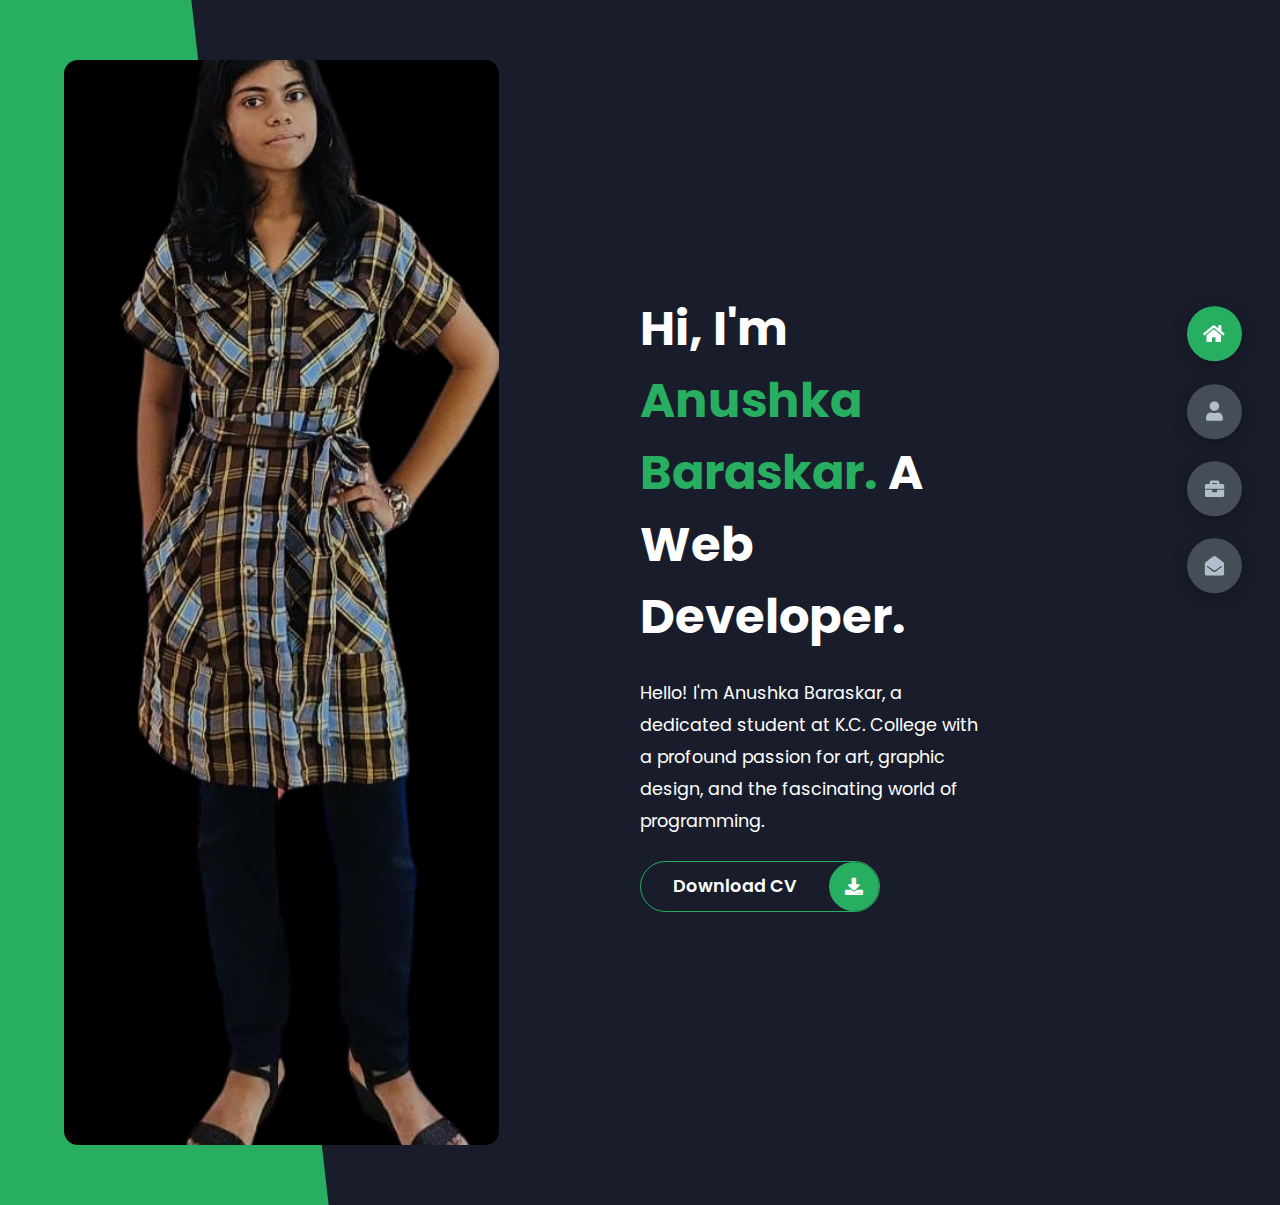
==== Portfolio/index.html @ 4050a4bc "Add files via upload" ====
<!DOCTYPE html>
<html lang="en">

<head>
    <meta charset="UTF-8">
    <meta http-equiv="X-UA-Compatible" content="IE=edge">
    <meta name="viewport" content="width=device-width, initial-scale=1.0">
    <title>Anushka Portfolio</title>
    <!-- Styles -->
    <link rel="stylesheet" href="styles/styles.css">
    <link rel="preconnect" href="https://fonts.googleapis.com">
    <link rel="preconnect" href="https://fonts.gstatic.com" crossorigin>
    <link rel="stylesheet" href="https://cdnjs.cloudflare.com/ajax/libs/font-awesome/5.15.4/css/all.min.css"
        integrity="sha512-1ycn6IcaQQ40/MKBW2W4Rhis/DbILU74C1vSrLJxCq57o941Ym01SwNsOMqvEBFlcgUa6xLiPY/NS5R+E6ztJQ=="
        crossorigin="anonymous" referrerpolicy="no-referrer" />
    <link href="https://fonts.googleapis.com/css2?family=Poppins:wght@400;500;600;700;800&display=swap"
        rel="stylesheet">
</head>

<body class="main-content">
    <!-- Header Section -->
    <header class="container header active" id="home">
        <div class="header-content">
            <div class="left-header">
                <div class="h-shape"></div>
                <div class="image">
                    <img src="assets/me.png" alt="Anushka Baraskar">
                </div>
            </div>
            <div class="right-header">
                <h1 class="name">
                    Hi, I'm <span>Anushka Baraskar.</span>
                    A Web Developer.
                </h1>
                <p>
                    Hello! I'm Anushka Baraskar, a dedicated student at K.C. College with a profound passion for art,
                    graphic design, and the fascinating world of programming.
                </p>
                <div class="btn-con">
                    <a href="assets/Profile.pdf" class="main-btn">
                        <span class="btn-text">Download CV</span>
                        <span class="btn-icon"><i class="fas fa-download"></i></span>
                    </a>
                </div>
            </div>
        </div>
    </header>
    <main>
        <!-- About Me Section -->
        <section class="container about" id="about">
            <div class="main-title">
                <h2>About <span>me</span>
            </div>
            <div class="about-container">
                <div class="left-about">
                    <h4>About me</h4>
                    <p>
                        Hello! I'm Anushka Baraskar, a dedicated student at K.C. College with a profound passion for
                        art,
                        graphic design, and the fascinating world of programming. As a creative soul with a calm
                        demeanor, I find inspiration in the fusion of art and technology, which drives my passion for
                        graphic design and programming.
                    </p>
                    <p>
                        My journey in programming has not only ignited my curiosity but also enhanced my ability to
                        collaborate effectively within diverse teams.
                    </p>
                    <div class="btn-con">
                        <a href="assets/Profile.pdf" class="main-btn">
                            <span class="btn-text">Download CV</span>
                            <span class="btn-icon"><i class="fas fa-download"></i></span>
                        </a>
                    </div>
                </div>
                <div class="right-about">
                    <div class="about-item">
                        <div class="abt-text">
                            <p class="large-text">19</p>
                            <p class="small-text">Age</p>
                        </div>
                    </div>
                    <div class="about-item">
                        <div class="abt-text">
                            <p class="large-text">9.93</p>
                            <p class="small-text">CGPA</p>
                        </div>
                    </div>
                    <div class="about-item">
                        <div class="abt-text">
                            <p class="large-text">9</p>
                            <p class="small-text">Certifications</p>
                        </div>
                    </div>
                    <div class="about-item">
                        <div class="abt-text">
                            <p class="large-text">3+</p>
                            <p class="small-text">Projects</p>
                        </div>
                    </div>
                </div>
            </div>
            <!-- Skills Section -->
            <div class="about-stats">
                <h4 class="stat-title">My Skills</h4>
                <div class="progress-bars">
                    <div class="progress-bar">
                        <p class="prog-title">Ui & UX</p>
                        <div class="progress-con">
                            <p class="prog-text">60%</p>
                            <div class="progress">
                                <span class="ui"></span>
                            </div>
                        </div>
                    </div>
                    <div class="progress-bar">
                        <p class="prog-title">HTML5</p>
                        <div class="progress-con">
                            <p class="prog-text">75%</p>
                            <div class="progress">
                                <span class="html"></span>
                            </div>
                        </div>
                    </div>
                    <div class="progress-bar">
                        <p class="prog-title">CSS3</p>
                        <div class="progress-con">
                            <p class="prog-text">75%</p>
                            <div class="progress">
                                <span class="css"></span>
                            </div>
                        </div>
                    </div>
                    <div class="progress-bar">
                        <p class="prog-title">JavaScript</p>
                        <div class="progress-con">
                            <p class="prog-text">55%</p>
                            <div class="progress">
                                <span class="js"></span>
                            </div>
                        </div>
                    </div>
                </div>
            </div>
            <!-- Timeline Section -->
            <h4 class="stat-title">My Timeline</h4>
            <div class="timeline">
                <div class="timeline-item">
                    <div class="tl-icon">
                        <i class="fas fa-briefcase"></i>
                    </div>
                    <p class="tl-duration">Nov 2023 - present</p>
                    <h5>Web Developer Intern<span> - InternKaksha</span></h5>
                    <p>
                        Learning & Developing Responisive Websites
                    </p>
                </div>
                <div class="timeline-item">
                    <div class="tl-icon">
                        <i class="fas fa-briefcase"></i>
                    </div>
                    <p class="tl-duration">Sept 2023 - Nov 2023</p>
                    <h5>Freelance Web Developer</h5>
                    <p>
                        Developing and Managing Web Platform.
                    </p>
                </div>
            </div>
        </section>
        <!-- Portfolio Section -->
        <section class="container" id="portfolio">
            <div class="main-title">
                <h2>My <span>Projects</span>
            </div>
            <p class="port-text">
                Here are the projects I developed.
            </p>
            <div class="portfolios">
                <div class="portfolio-item">
                    <div class="image">
                        <img src="assets/IT.png" alt="">
                    </div>
                    <div class="hover-items">
                        <h4>IT Magazine</h4><br>
                        <p>part of design team.</p>
                    </div>
                </div>
                <div class="portfolio-item">
                    <div class="image">
                        <img src="assets/IDP.png" alt="">
                    </div>
                    <div class="hover-items">
                        <h4>Session designs</h4><br>
                        <p>several session post designs.</p>
                    </div>
                </div>
                <div class="portfolio-item">
                    <div class="image">
                        <img src="assets/SC.png" alt="">
                    </div>
                    <div class="hover-items">
                        <h4>Systematic Chaos Brochure</h4><br>
                        <p>College Fest Brochure</p>
                    </div>
                </div>
            </div>
        </section>
        <!-- Contact Section -->
        <section class="container contact" id="contact">
            <div class="contact-container">
                <div class="main-title">
                    <h2>Contact <span>Me</span></h2>
                </div>
                <div class="contact-content-con">
                    <div class="left-contact">
                        <h4>Contact me here</h4>
                        <div class="contact-info">
                            <div class="contact-item">
                                <div class="icon">
                                    <i class="fas fa-map-marker-alt"></i>
                                    <span>Location: Mumbai, India</span>
                                </div>
                            </div>
                            <div class="contact-item">
                                <div class="icon">
                                    <i class="fas fa-envelope"></i>
                                    <span>Email: anushka30b@gmail.com</span>
                                </div>
                            </div>
                            <div class="contact-item">
                                <div class="icon">
                                    <i class="fas fa-user-graduate"></i>
                                    <span>Education: K.C. College, HSNC University, Mumbai</span>
                                </div>
                            </div>
                            <div class="contact-item">
                                <div class="icon">
                                    <i class="fas fa-user-graduate"></i>
                                    <span>Mobile Number: 7021331964</span>
                                </div>
                            </div>
                            <div class="contact-item">
                                <div class="icon">
                                    <i class="fas fa-globe-africa"></i>
                                    <span>Languages: English</span>
                                </div>
                            </div>
                        </div>
                    </div>
                    <div class="right-contact">
                        <form action="" class="contact-form">
                            <div class="input-control i-c-2">
                                <input type="text" required placeholder="YOUR NAME">
                                <input type="email" required placeholder="YOUR EMAIL">
                            </div>
                            <div class="input-control">
                                <input type="text" required placeholder="ENTER SUBJECT">
                            </div>
                            <div class="input-control">
                                <textarea name="" id="" cols="15" rows="8" placeholder="Message Here..."></textarea>
                            </div>
                            <div class="submit-btn">
                                <button class="main-btn"><span class="btn-text">Submit</span></button>
                            </div>
                        </form>
                    </div>
                </div>
            </div>
        </section>
    </main>
    <!-- Navigation Controls -->
    <div class="controls">
        <div class="control active-btn" data-id="home">
            <i class="fas fa-home"></i>
        </div>
        <div class="control" data-id="about">
            <i class="fas fa-user"></i>
        </div>
        <div class="control" data-id="portfolio">
            <i class="fas fa-briefcase"></i>
        </div>
        <div class="control" data-id="contact">
            <i class="fas fa-envelope-open"></i>
        </div>
    </div>
    <!-- Script -->
    <script src="app.js"></script>
</body>

</html>
---- Portfolio/styles/styles.css ----
/* Root */
* {
  margin: 0;
  padding: 0;
  box-sizing: border-box;
  list-style: none;
}

:root {
  --color-primary: #191d2b;
  --color-secondary: #27AE60;
  --color-white: #FFFFFF;
  --color-black: #000;
  --color-grey0: #f8f8f8;
  --color-grey-1: #dbe1e8;
  --color-grey-2: #b2becd;
  --color-grey-3: #6c7983;
  --color-grey-4: #454e56;
  --color-grey-5: #2a2e35;
  --color-grey-6: #12181b;
  --br-sm-2: 14px;
  --box-shadow-1: 0 3px 15px rgba(0,0,0,.3);
}

/* Tag Styles */
body {
  background-color: var(--color-primary);
  font-family: "Poppins", sans-serif;
  font-size: 1.1rem;
  color: var(--color-white);
  transition: all 0.4s ease-in-out;
}

a {
  display: inline-block;
  text-decoration: none;
  color: inherit;
  font-family: inherit;
}

header {
  min-height: 100vh;
  color: var(--color-white);
  overflow: hidden;
  padding: 0 !important;
}

section {
  min-height: 100vh;
  width: 100%;
  position: absolute;
  left: 0;
  top: 0;
  padding: 3rem 18rem;
}


/* Class Styles */
.container {
  display: none;
  transform: translateY(-100%) scale(0);
  transition: all 0.4s ease-in-out;
  background-color: var(--color-primary);
}

.active {
  display: block;
  animation: appear 1s ease-in-out;
  transform: translateY(0) scaleY(1);
}
@keyframes appear {
  0% {
    transform: translateY(-100%) scaleY(0);
  }
  100% {
    transform: translateY(0) scaleY(1);
  }
}

/* Navigation Control Styles */
.controls {
  position: fixed;
  z-index: 10;
  top: 50%;
  right: 3%;
  display: flex;
  flex-direction: column;
  align-items: center;
  justify-content: center;
  transform: translateY(-50%);
}
.controls .control {
  padding: 1rem;
  cursor: pointer;
  background-color: var(--color-grey-4);
  width: 55px;
  height: 55px;
  border-radius: 50%;
  display: flex;
  justify-content: center;
  align-items: center;
  margin: 0.7rem 0;
  box-shadow: var(--box-shadow-1);
}
.controls .control i {
  font-size: 1.2rem;
  color: var(--color-grey-2);
  pointer-events: none;
}
.controls .active-btn {
  background-color: var(--color-secondary);
  transition: all 0.4s ease-in-out;
}
.controls .active-btn i {
  color: var(--color-white);
}

/*Header Styles*/
.header-content {
  display: grid;
  grid-template-columns: repeat(2, 1fr);
  min-height: 100vh;
}
.header-content .left-header {
  display: flex;
  align-items: center;
  position: relative;
}
.header-content .left-header .h-shape {
  transition: all 0.4s ease-in-out;
  width: 65%;
  height: 100%;
  background-color: var(--color-secondary);
  position: absolute;
  left: 0;
  top: 0;
  z-index: -1;
  clip-path: polygon(0 0, 46% 0, 79% 100%, 0% 100%);
}
.header-content .left-header .image {
  border-radius: var(--br-sm-2);
  height: 90%;
  width: 68%;
  margin-left: 4rem;
  background-color: var(--color-black);
}
.header-content .left-header .image img {
  width: 100%;
  height: 100%;
  object-fit: cover;
}

.header-content .right-header {
  display: flex;
  flex-direction: column;
  justify-content: center;
  padding-right: 18rem;
}
.header-content .right-header .name {
  font-size: 3rem;
}
.header-content .right-header .name span {
  color: var(--color-secondary);
}
.header-content .right-header p {
  margin: 1.5rem 0;
  line-height: 2rem;
}

/*About Styles*/
.about-container {
  display: grid;
  grid-template-columns: repeat(2, 1fr);
  padding-top: 3.5rem;
  padding-bottom: 5rem;
}
.about-container .right-about {
  display: grid;
  grid-template-columns: repeat(2, 1fr);
  grid-gap: 2rem;
}
.about-container .right-about .about-item {
  border: 1px solid var(--color-grey-5);
  border-radius: 5px;
  transition: all 0.4s ease-in-out;
  box-shadow: 1px 2px 15px rgba(0, 0, 0, 0.1);
}
.about-container .right-about .about-item:hover {
  cursor: default;
  transform: translateY(-5px);
  border: 1px solid var(--color-secondary);
  box-shadow: 1px 4px 15px rgba(0, 0, 0, 0.32);
}
.about-container .right-about .about-item .abt-text {
  padding: 1.5rem;
  display: flex;
  flex-direction: column;
}
.about-container .right-about .about-item .abt-text .large-text {
  font-size: 3rem;
  font-weight: 700;
  color: var(--color-secondary);
}
.about-container .right-about .about-item .abt-text .small-text {
  padding-left: 3rem;
  position: relative;
  text-transform: uppercase;
  font-size: 1.2rem;
  color: var(--color-grey-1);
  letter-spacing: 2px;
}

.about-container .left-about {
  padding-right: 5rem;
}
.about-container .left-about p {
  line-height: 2rem;
  padding: 1rem;
  color: var(--color-grey-1);
}
.about-container .left-about h4 {
  font-size: 2rem;
  text-transform: uppercase;
}

.about-stats {
  padding-bottom: 4rem;
}
.about-stats .progress-bars {
  display: grid;
  grid-template-columns: repeat(2, 1fr);
  grid-gap: 2rem;
}
.about-stats .progress-bars .progress-bar {
  display: flex;
  flex-direction: column;
}
.about-stats .progress-bars .progress-bar .prog-title {
  text-transform: uppercase;
  font-weight: 500;
}
.about-stats .progress-bars .progress-bar .progress-con {
  display: flex;
  align-items: center;
}
.about-stats .progress-bars .progress-bar .progress-con .prog-text {
  color: var(--color-grey-2);
}
.about-stats .progress-bars .progress-bar .progress-con .progress {
  width: 100%;
  height: 0.45rem;
  background-color: var(--color-grey-4);
  margin-left: 1rem;
  position: relative;
}
.about-stats .progress-bars .progress-bar .progress-con .progress span {
  position: absolute;
  top: 0;
  left: 0;
  height: 100%;
  background-color: var(--color-secondary);
  transition: all 0.4s ease-in-out;
  width: 60%;
}
.about-stats .progress-bars .progress-bar .progress-con .progress .ui {
  width: 60%;
}
.about-stats .progress-bars .progress-bar .progress-con .progress .html {
  width: 75%;
}
.about-stats .progress-bars .progress-bar .progress-con .progress .css {
  width: 75%;
}
.about-stats .progress-bars .progress-bar .progress-con .progress .js {
  width: 55%;
}

.stat-title {
  text-transform: uppercase;
  font-size: 1.4rem;
  text-align: center;
  padding: 3.5rem 0;
  position: relative;
}

/*Timeline Styles*/
.timeline {
  display: grid;
  grid-template-columns: repeat(2, 1fr);
  grid-gap: 2rem;
  padding-bottom: 3rem;
}
.timeline .timeline-item {
  position: relative;
  padding-left: 3rem;
  border-left: 1px solid var(--color-grey-5);
}
.timeline .timeline-item .tl-icon {
  position: absolute;
  left: -27px;
  top: 0;
  background-color: var(--color-secondary);
  width: 50px;
  height: 50px;
  border-radius: 50%;
  display: flex;
  align-items: center;
  justify-content: center;
}
.timeline .timeline-item .tl-icon i {
  font-size: 1.3rem;
}
.timeline .timeline-item .tl-duration {
  padding: 0.2rem 0.6rem;
  background-color: var(--color-grey-5);
  border-radius: 15px;
  display: inline-block;
  font-size: 0.8rem;
  text-transform: uppercase;
  font-weight: 500;
}
.timeline .timeline-item h5 {
  padding: 1rem 0;
  text-transform: uppercase;
  font-size: 1.3rem;
  font-weight: 600;
}
.timeline .timeline-item h5 span {
  color: var(--color-grey-2);
  font-weight: 500;
  font-size: 1.2rem;
}
.timeline .timeline-item p {
  color: var(--color-grey-2);
}

/* Portfolio Styles */

.port-text {
  padding: 2rem 0;
  text-align: center;
}

.portfolios {
  display: grid;
  grid-template-columns: repeat(3, 1fr);
  grid-gap: 2rem;
  margin-top: 3rem;
}
.portfolios .portfolio-item {
  position: relative;
  border-radius: 15px;
}
.portfolios .portfolio-item img {
  width: 100%;
  height: 300px;
  object-fit: cover;
  border-radius: 15px;
}
.portfolios .portfolio-item .hover-items {
  width: 100%;
  height: 100%;
  background-color: var(--color-secondary);
  position: absolute;
  left: 0;
  top: 0;
  border-radius: 15px;
  display: flex;
  justify-content: center;
  align-items: center;
  flex-direction: column;
  opacity: 0;
  transform: scale(0);
  transition: all 0.4s ease-in-out;
}
.portfolios .portfolio-item .hover-items h3 {
  font-size: 1.5rem;
  color: var(--color-white);
  margin-bottom: 1.5rem;
}
.portfolios .portfolio-item .hover-items p {
  font-size: 1rem;
  color: var(--color-white);
  margin-bottom: 0.5rem;
}
.portfolio-item:hover .hover-items {
  opacity: 1;
  transform: scale(1);
}

/* Contact Section Styles */
.contact-content-con {
  display: flex;
  padding-top: 3.5rem;
}
.contact-content-con .left-contact {
  flex: 2;
}
.contact-content-con .left-contact h4 {
  margin-top: 1rem;
  font-size: 2rem;
  text-transform: uppercase;
}
.contact-content-con .left-contact p {
  margin: 1rem 0;
  line-height: 2rem;
}
.contact-content-con .left-contact .contact-info .contact-item {
  display: flex;
  align-items: center;
  justify-content: space-between;
}
.contact-content-con .left-contact .contact-info .contact-item p {
  margin: 0.3rem 0 !important;
  padding: 0 !important;
}
.contact-content-con .right-contact {
  flex: 3;
  margin-left: 3rem;
}
.contact-content-con .right-contact .input-control {
  margin: 1.5rem 0;
}
.contact-content-con .right-contact .input-control input, .contact-content-con .right-contact .input-control textarea {
  border-radius: 30px;
  font-weight: inherit;
  font-size: inherit;
  font-family: inherit;
  padding: 0.8rem 1.1rem;
  outline: none;
  border: none;
  background-color: var(--color-grey-5);
  width: 100%;
  color: var(--color-white);
  resize: none;
}
.contact-content-con .right-contact .i-c-2 {
  display: flex;
}
.contact-content-con .right-contact .i-c-2 :last-child {
  margin-left: 1.5rem;
}
.contact-content-con .right-contact .submit-btn {
  display: flex;
  justify-content: flex-start;
}
.contact-content-con .right-contact .submit-btn button {
  padding: 0.75rem;
  background-color: var(--color-primary);
}


/*Component Styles*/
.btn-con {
  display: flex;
  align-self: flex-start;
}

.main-btn {
  border-radius: 30px;
  color: inherit;
  font-weight: 600;
  position: relative;
  border: 1px solid var(--color-secondary);
  display: flex;
  align-self: flex-start;
  align-items: center;
  overflow: hidden;
}
.main-btn .btn-text {
  padding: 0 2rem;
}
.main-btn .btn-icon {
  background-color: var(--color-secondary);
  display: flex;
  align-items: center;
  justify-content: center;
  border-radius: 50%;
  padding: 1rem;
}
.main-btn::before {
  content: "";
  position: absolute;
  top: 0;
  right: 0;
  transform: translateX(100%);
  transition: all 0.4s ease-out;
  z-index: -1;
}
.main-btn:hover {
  transition: all 0.4s ease-out;
}
.main-btn:hover::before {
  width: 100%;
  height: 100%;
  background-color: var(--color-secondary);
  transform: translateX(0);
  transition: all 0.4s ease-out;
}

.main-title {
  text-align: center;
}
.main-title h2 {
  position: relative;
  text-transform: uppercase;
  font-size: 4rem;
  font-weight: 700;
}
.main-title h2 span {
  color: var(--color-secondary);
}
.main-title h2 .bg-text {
  position: absolute;
  top: 50%;
  left: 50%;
  color: var(--color-grey-5);
  transition: all 0.4s ease-in-out;
  z-index: -1;
  transform: translate(-50%, -50%);
  font-weight: 800;
  font-size: 6.3rem;
}

.about-container .left-about p {
  padding-left: 0;
}

/* Media Queries */
@media screen and (max-width: 600px) {
  header {
    padding: 0 !important;
  }

  .header-content {
    grid-template-columns: repeat(1, 1fr);
    padding-bottom: 6rem;
  }

  .left-header .h-shape {
    display: none;
  }

  .right-header {
    grid-row: 1;
    padding-right: 0rem !important;
    width: 90%;
    margin: 0 auto;
  }
  .right-header .name {
    font-size: 2.5rem !important;
    text-align: center;
    padding-top: 3rem;
  }

  .header-content .left-header .image {
    margin: 0 auto;
    width: 90%;
  }

  .controls {
    top: auto;
    bottom: 0;
    flex-direction: row;
    justify-content: center;
    left: 50%;
    transform: translateX(-50%);
    width: 100%;
    background-color: var(--color-grey-5);
  }
  .controls .control {
    margin: 1rem 0.3rem;
  }

  .about-container {
    grid-template-columns: repeat(1, 1fr);
  }
  .about-container .right-about {
    grid-template-columns: repeat(1, 1fr);
    padding-top: 2.5rem;
  }
  .about-container .left-about {
    padding-right: 0;
  }
  .about-container .left-about p {
    padding-left: 0;
  }

  .timeline {
    grid-template-columns: repeat(1, 1fr);
    padding-bottom: 6rem;
  }

  .container {
    padding: 2rem 2.5rem !important;
  }

  .about-stats .progress-bars {
    grid-template-columns: repeat(1, 1fr);
  }

  .portfolios {
    grid-template-columns: repeat(1, 1fr);
    padding-bottom: 6rem;
    margin-top: 1rem;
  }

  .contact-content-con {
    flex-direction: column;
  }
  .contact-content-con .right-contact {
    margin-left: 0;
    margin-top: 2.5rem;
  }

  .contact-content-con .right-contact .i-c-2 {
    flex-direction: column;
  }

  .contact-content-con .right-contact .i-c-2 :last-child {
    margin-left: 0;
    margin-top: 1.5rem;
  }

  .contact-content-con .right-contact {
    margin-bottom: 6rem;
  }

  .contact-item {
    flex-direction: column;
    margin: 1rem 0;
  }
  .contact-item p {
    font-size: 15px;
    color: var(--color-grey-2);
  }
  .contact-item span {
    font-size: 15px;
  }
  .contact-item .icon {
    grid-template-columns: 25px 1fr;
  }

  .main-title h2 {
    font-size: 2rem;
  }
  .main-title h2 span {
    font-size: 2.3rem;
  }
  .main-title h2 .bg-text {
    font-size: 2.3rem;
  }
}
@media screen and (max-width: 1432px) {
  .container {
    padding: 7rem 11rem;
  }

  .contact-content-con {
    flex-direction: column;
  }
  .contact-content-con .right-contact {
    margin-left: 0;
    margin-top: 2.5rem;
  }

  .contact-content-con .right-contact .i-c-2 {
    flex-direction: column;
  }

  .contact-content-con .right-contact .i-c-2 :last-child {
    margin-left: 0;
    margin-top: 1.5rem;
  }

  .contact-content-con .right-contact {
    margin-bottom: 6rem;
  }

  .main-title h2 .bg-text {
    font-size: 5.5rem;
  }
}
@media screen and (max-width: 1250px) {
  .portfolios {
    grid-template-columns: repeat(2, 1fr);
  }

  .header-content .right-header {
    padding-right: 9rem;
  }
}
@media screen and (max-width: 660px) {
  .portfolios {
    grid-template-columns: repeat(1, 1fr);
  }
}
@media screen and (max-width: 1070px) {
  .about-container {
    grid-template-columns: repeat(1, 1fr);
  }
  .about-container .right-about {
    padding-top: 2.5rem;
  }

  .main-title h2 {
    font-size: 4rem;
  }
  .main-title h2 span {
    font-size: 4rem;
  }
  .main-title h2 .bg-text {
    font-size: 4.5rem;
  }
}
@media screen and (max-width: 970px) {
  .container {
    padding: 7rem 6rem;
  }

  .about-container .left-about {
    padding-right: 0rem;
  }

  .header-content {
    grid-template-columns: repeat(1, 1fr);
    padding-bottom: 6rem;
  }

  .left-header .h-shape {
    display: none;
  }
  .left-header .image {
    width: 90% !important;
    margin: 0 auto !important;
  }

  .right-header {
    grid-row: 1;
    padding-right: 0rem !important;
    width: 90%;
    margin: 0 auto;
  }
  .right-header .name {
    font-size: 2.5rem !important;
    text-align: center;
    padding-top: 3rem;
  }
}
@media screen and (max-width: 700px) {
  .container {
    padding: 7rem 3rem;
  }

  .about-stats .progress-bars {
    grid-template-columns: repeat(1, 1fr);
  }

  .about-container .right-about {
    grid-template-columns: repeat(1, 1fr);
  }

  .timeline {
    grid-template-columns: repeat(1, 1fr);
  }

  .main-title h2 {
    font-size: 3rem;
  }
  .main-title h2 span {
    font-size: 3rem;
  }
  .main-title h2 .bg-text {
    font-size: 4rem;
  }
}
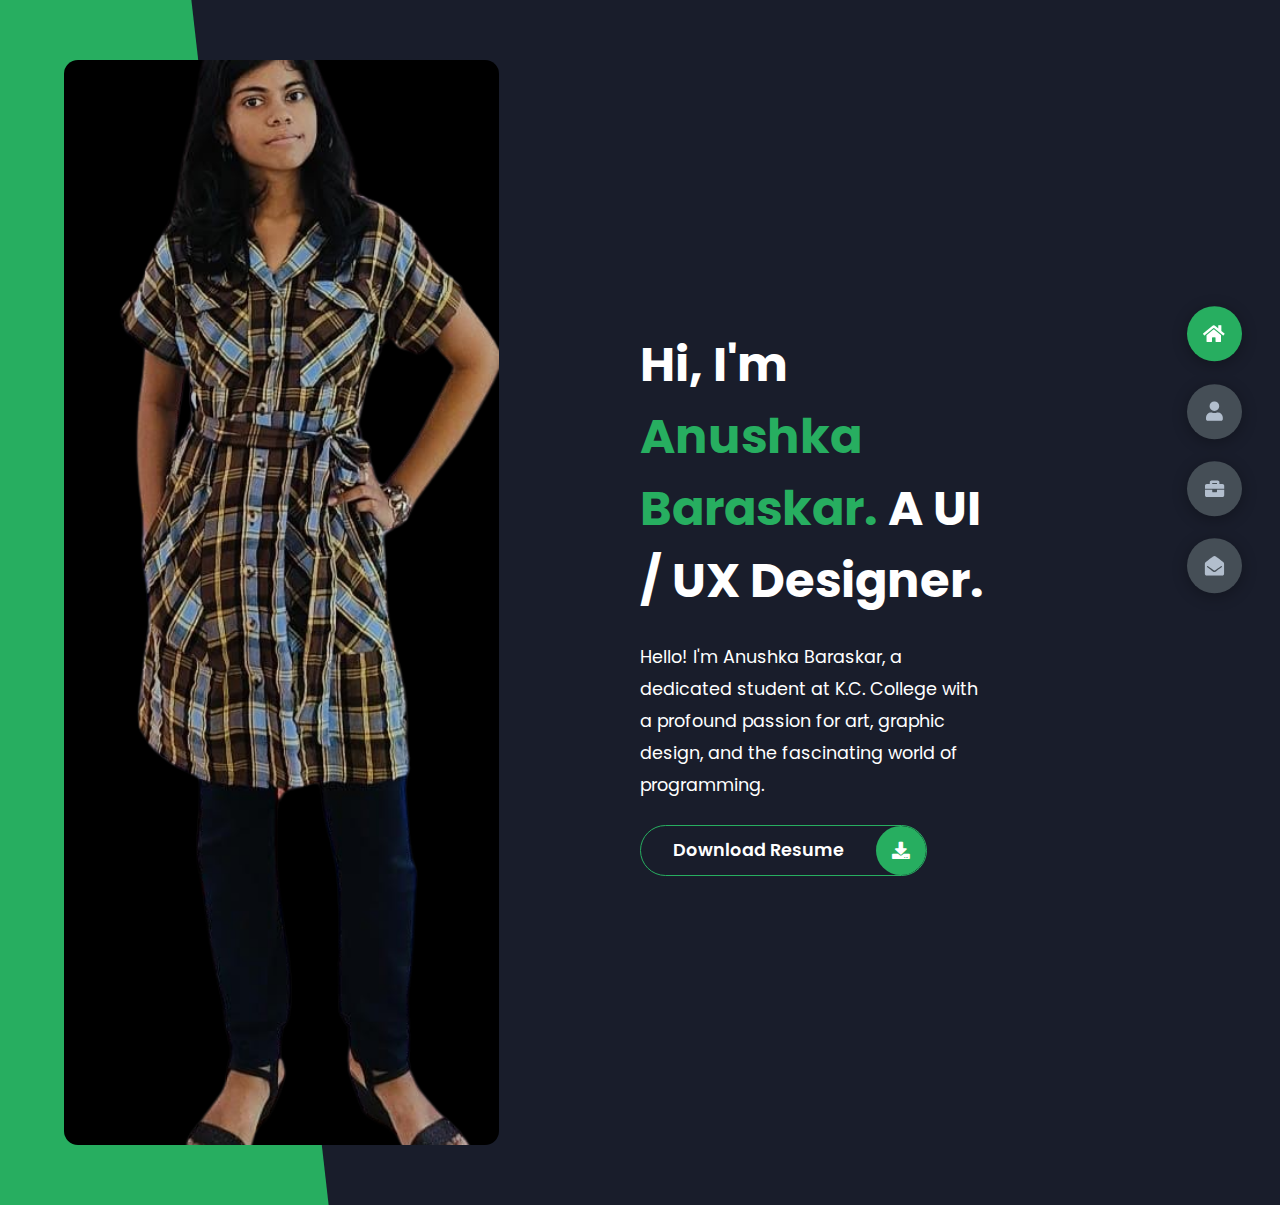
==== commit 69f46d8b: "Update index.html" ====
--- a/Portfolio/index.html
+++ b/Portfolio/index.html
@@ -30,7 +30,7 @@
             <div class="right-header">
                 <h1 class="name">
                     Hi, I'm <span>Anushka Baraskar.</span>
-                    A Web Developer.
+                    A UI / UX Designer.
                 </h1>
                 <p>
                     Hello! I'm Anushka Baraskar, a dedicated student at K.C. College with a profound passion for art,
@@ -38,7 +38,7 @@
                 </p>
                 <div class="btn-con">
                     <a href="assets/Profile.pdf" class="main-btn">
-                        <span class="btn-text">Download CV</span>
+                        <span class="btn-text">Download Resume</span>
                         <span class="btn-icon"><i class="fas fa-download"></i></span>
                     </a>
                 </div>
@@ -67,7 +67,7 @@
                     </p>
                     <div class="btn-con">
                         <a href="assets/Profile.pdf" class="main-btn">
-                            <span class="btn-text">Download CV</span>
+                            <span class="btn-text">Download Resume</span>
                             <span class="btn-icon"><i class="fas fa-download"></i></span>
                         </a>
                     </div>
@@ -106,7 +106,7 @@
                     <div class="progress-bar">
                         <p class="prog-title">Ui & UX</p>
                         <div class="progress-con">
-                            <p class="prog-text">60%</p>
+                            <p class="prog-text">70%</p>
                             <div class="progress">
                                 <span class="ui"></span>
                             </div>
@@ -162,6 +162,17 @@
                     <h5>Freelance Web Developer</h5>
                     <p>
                         Developing and Managing Web Platform.
+                    </p>
+                </div>
+
+ <div class="timeline-item">
+                    <div class="tl-icon">
+                        <i class="fas fa-briefcase"></i>
+                    </div>
+                    <p class="tl-duration">March 2024 - Present</p>
+                    <h5>Youtube Content Creator</h5>
+                    <p>
+                        Managing a design account called 'Designer's World'.
                     </p>
                 </div>
             </div>
@@ -286,4 +297,4 @@
     <script src="app.js"></script>
 </body>
 
-</html>+</html>
